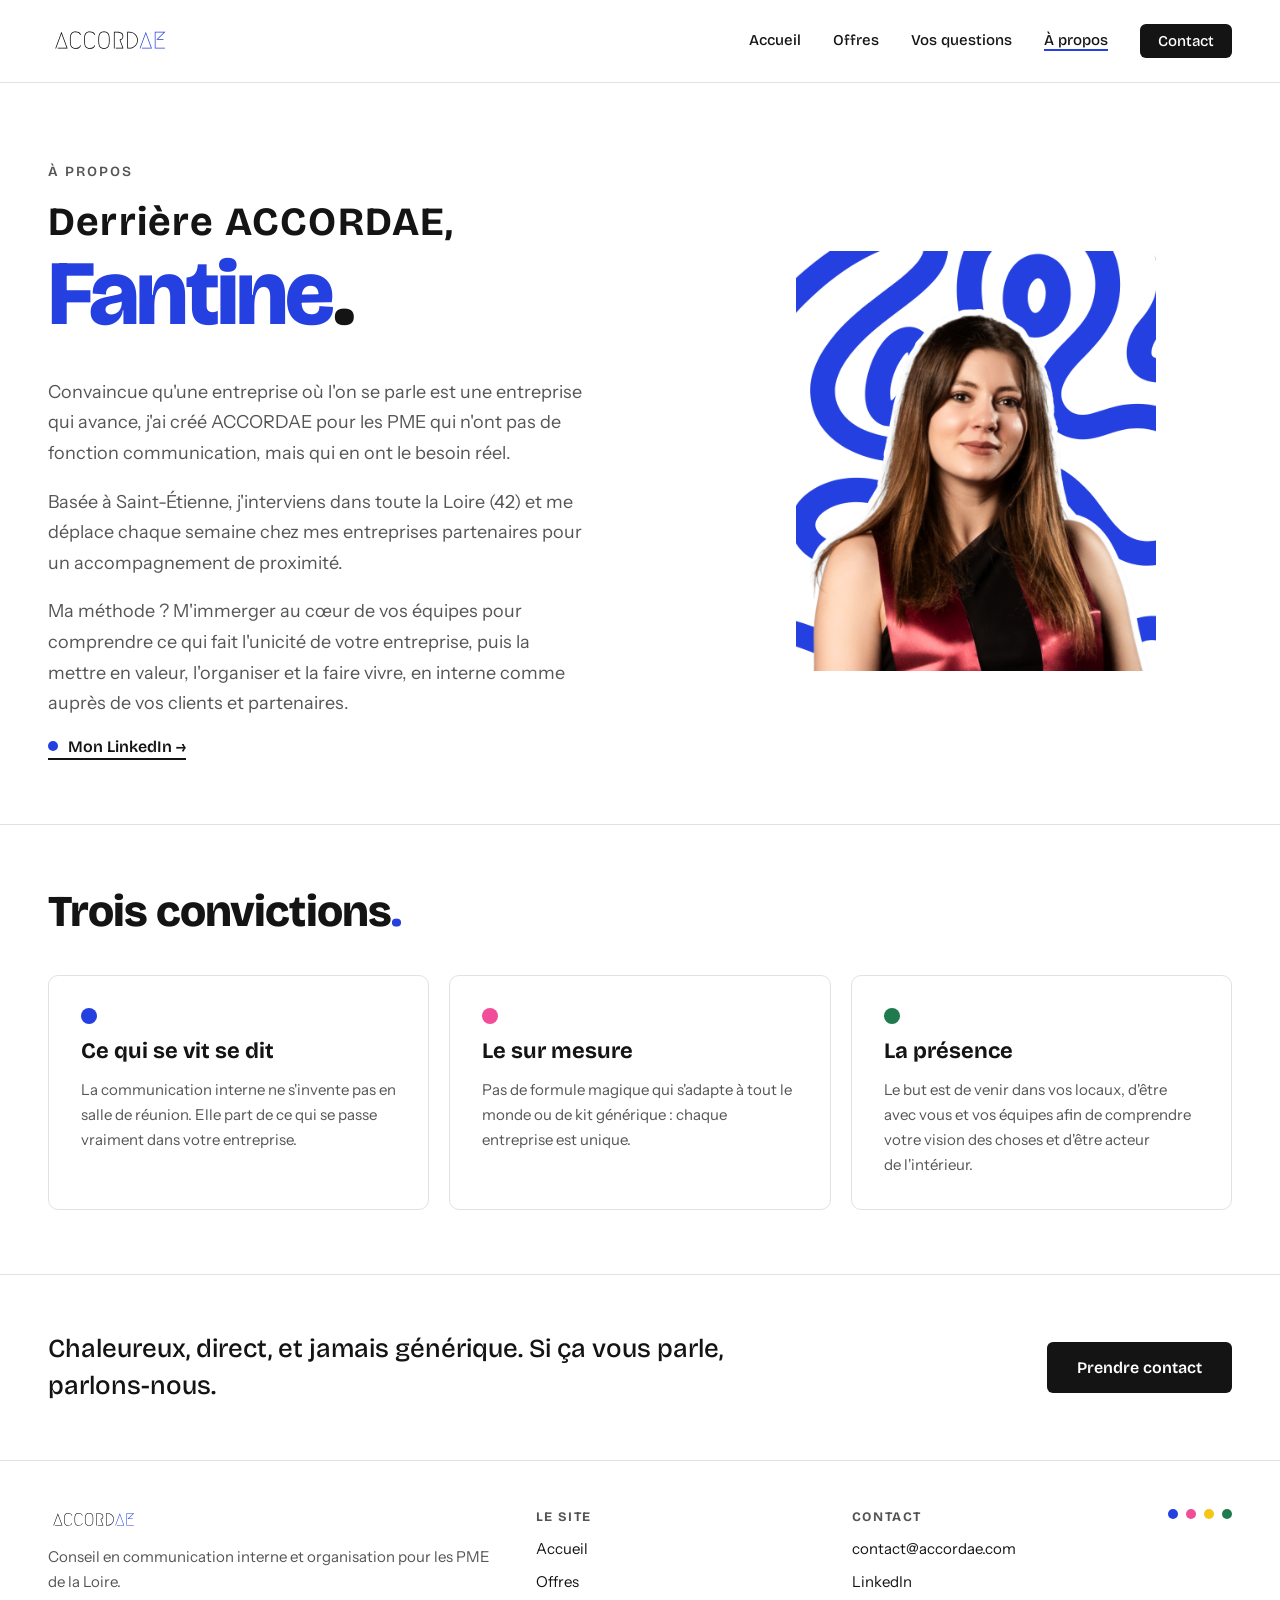
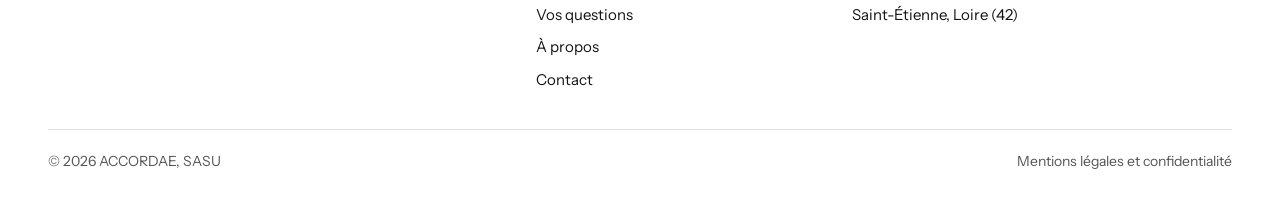
==== a-propos.html @ f0251f8e "Add files via upload" ====
<!DOCTYPE html>
<html lang="fr">
<head>
<meta charset="utf-8">
<meta name="viewport" content="width=device-width, initial-scale=1">
<title>À propos · ACCORDAE</title>
<meta name="description" content="Derrière ACCORDAE, Fantine Chovet : une consultante basée à Saint-Étienne qui accompagne les PME de la Loire en communication interne et organisation.">
<link rel="canonical" href="https://www.accordae.com/a-propos.html">
<meta property="og:type" content="website">
<meta property="og:locale" content="fr_FR">
<meta property="og:site_name" content="ACCORDAE">
<meta property="og:title" content="À propos · ACCORDAE">
<meta property="og:description" content="Derrière ACCORDAE, Fantine Chovet : une consultante basée à Saint-Étienne qui accompagne les PME de la Loire en communication interne et organisation.">
<meta property="og:url" content="https://www.accordae.com/a-propos.html">
<meta property="og:image" content="https://www.accordae.com/assets/img/og-image.png">
<meta name="twitter:card" content="summary_large_image">
<meta name="theme-color" content="#2440E0">
<link rel="icon" type="image/png" href="assets/img/favicon.png">
<link rel="apple-touch-icon" href="assets/img/favicon.png">
<link rel="preconnect" href="https://fonts.googleapis.com">
<link rel="preconnect" href="https://fonts.gstatic.com" crossorigin>
<link rel="stylesheet" href="https://fonts.googleapis.com/css2?family=Bricolage+Grotesque:opsz,wght@12..96,300..800&family=Instrument+Sans:ital,wght@0,400;0,500;0,600;1,400&display=swap">
<link rel="stylesheet" href="assets/css/style.css">
</head>
<body>
<a class="skip" href="#contenu">Aller au contenu</a>
<header class="header">
  <a class="logo" href="index.html" aria-label="ACCORDAE, retour à l'accueil"><img src="assets/img/logo-accordae.svg" alt="ACCORDAE" width="124" height="30"></a>
  <button class="burger" type="button" aria-expanded="false" aria-controls="nav" aria-label="Ouvrir le menu"><span class="burger__bars"><span></span><span></span><span></span></span></button>
  <nav id="nav" class="nav" aria-label="Menu principal">
    <a href="index.html">Accueil</a>
    <a href="offres.html">Offres</a>
    <a href="vos-questions.html">Vos questions</a>
    <a href="a-propos.html" aria-current="page">À propos</a>
    <a href="contact.html" class="nav__cta">Contact</a>
  </nav>
</header>

<main id="contenu">
<section class="hero hero--split" style="grid-template-columns:1.2fr 1fr;gap:56px;padding-top:80px;padding-bottom:64px">
  <div>
    <p class="kicker">À propos</p>
    <h1 class="h1"><span class="pre">Derrière ACCORDAE,</span><span class="big">Fantine<span class="noir">.</span></span></h1>
    <div style="display:flex;flex-direction:column;gap:18px;max-width:540px;margin-top:28px">
      <p class="lead">Convaincue qu'une entreprise où l'on se parle est une entreprise qui avance, j'ai créé ACCORDAE pour les PME qui n'ont pas de fonction communication, mais qui en ont le besoin réel.</p>
      <p class="lead">Basée à Saint-Étienne, j'interviens dans toute la Loire (42) et me déplace chaque semaine chez mes entreprises partenaires pour un accompagnement de proximité.</p>
      <p class="lead">Ma méthode&nbsp;? M'immerger au cœur de vos équipes pour comprendre ce qui fait l'unicité de votre entreprise, puis la mettre en valeur, l'organiser et la faire vivre, en interne comme auprès de vos clients et partenaires.</p>
      <a class="linkedin" href="https://www.linkedin.com/in/fantine-chovet" target="_blank" rel="noopener"><span class="dot"></span>Mon LinkedIn →</a>
    </div>
  </div>
  <div class="portrait"><img src="assets/img/fantine.png" alt="Portrait de Fantine Chovet, fondatrice d'ACCORDAE" width="360" height="420"></div>
</section>

<section class="formules bt">
  <h2 class="h2" style="font-size:44px;margin-bottom:40px">Trois convictions<span class="bleu">.</span></h2>
  <div class="cards cards--3">
    <article class="card conv"><span class="dot" style="--c:var(--bleu)"></span><h3>Ce qui se vit se dit</h3><p>La communication interne ne s'invente pas en salle de réunion. Elle part de ce qui se passe vraiment dans votre entreprise.</p></article>
    <article class="card conv"><span class="dot" style="--c:var(--rose)"></span><h3>Le sur mesure</h3><p>Pas de formule magique qui s'adapte à tout le monde ou de kit générique&nbsp;: chaque entreprise est unique.</p></article>
    <article class="card conv"><span class="dot" style="--c:var(--vert)"></span><h3>La présence</h3><p>Le but est de venir dans vos locaux, d'être avec vous et vos équipes afin de comprendre votre vision des choses et d'être acteur de l'intérieur.</p></article>
  </div>
</section>

<section class="band">
  <p style="max-width:720px">Chaleureux, direct, et jamais générique. Si ça vous parle, parlons-nous.</p>
  <a class="btn" href="contact.html">Prendre contact</a>
</section>
</main>

<footer class="footer">
  <div class="footer__grid">
    <div>
      <a class="logo" href="index.html"><img src="assets/img/logo-accordae.svg" alt="ACCORDAE" width="140" height="34"></a>
      <p class="footer__tag">Conseil en communication interne et organisation pour les PME de la Loire.</p>
    </div>
    <div>
      <h2>Le site</h2>
      <ul><li><a href="index.html">Accueil</a></li><li><a href="offres.html">Offres</a></li><li><a href="vos-questions.html">Vos questions</a></li><li><a href="a-propos.html">À propos</a></li><li><a href="contact.html">Contact</a></li></ul>
    </div>
    <div>
      <h2>Contact</h2>
      <ul><li><a href="mailto:contact@accordae.com">contact@accordae.com</a></li><li><a href="https://www.linkedin.com/in/fantine-chovet" target="_blank" rel="noopener">LinkedIn</a></li><li>Saint-Étienne, Loire (42)</li></ul>
    </div>
    <div><span class="dots" aria-hidden="true"><span class="dot" style="--c:var(--bleu)"></span><span class="dot" style="--c:var(--rose)"></span><span class="dot" style="--c:var(--jaune)"></span><span class="dot" style="--c:var(--vert)"></span></span></div>
  </div>
  <div class="footer__bas">
    <span>© <span data-annee>2026</span> ACCORDAE, SASU</span>
    <a href="mentions-legales.html">Mentions légales et confidentialité</a>
  </div>
</footer>
<script src="assets/js/main.js" defer></script>
</body>
</html>
---- assets/css/style.css ----
/* ACCORDAE · feuille de style partagée */
:root{
  --bleu:#2440E0;--rose:#F04E98;--jaune:#F5C518;--vert:#1F7A4D;
  --fg:#141414;--sub:#555555;--line:rgba(20,20,20,.12);--line2:rgba(20,20,20,.3);--soft:rgba(20,20,20,.035);
  --titre:'Bricolage Grotesque',system-ui,sans-serif;--corps:'Instrument Sans',system-ui,sans-serif;
  --pad:48px;--r:6px;
}
*,*::before,*::after{box-sizing:border-box}
html{overflow-x:hidden;-webkit-text-size-adjust:100%}
body{margin:0;font:400 17px/1.65 var(--corps);color:var(--fg);background:#fff;overflow-x:hidden}
img,svg{display:block;max-width:100%}
a{color:inherit;text-decoration:none}
a:hover{opacity:.75}
:focus-visible{outline:3px solid var(--bleu);outline-offset:3px}
h1,h2,h3{margin:0;font-family:var(--titre)}
p{margin:0;text-wrap:pretty}
ul,ol{margin:0;padding:0;list-style:none}
button{font:inherit;color:inherit}
.skip{position:absolute;left:-999px;top:8px;z-index:100;background:var(--fg);color:#fff;padding:10px 16px;border-radius:var(--r)}
.skip:focus{left:8px}
.px{padding-left:var(--pad);padding-right:var(--pad)}
.bt{border-top:1px solid var(--line)}
.bleu{color:var(--bleu)}
.noir{color:var(--fg)}
.dot{display:inline-block;flex:none;width:10px;height:10px;border-radius:50%;background:var(--c,var(--bleu))}

/* en-tête */
.header{position:sticky;top:0;z-index:50;background:#fff;display:flex;align-items:center;justify-content:space-between;padding:24px var(--pad);border-bottom:1px solid var(--line)}
.logo img{height:30px;width:auto}
.nav{display:flex;gap:32px;align-items:center;font:500 15px var(--titre)}
.nav a{border-bottom:2px solid transparent}
.nav a[aria-current="page"]{border-bottom-color:var(--bleu)}
.nav .nav__cta{background:var(--fg);color:#fff;padding:8px 18px;border-radius:var(--r);border:0}
.nav .nav__cta[aria-current="page"]{background:var(--bleu)}
.burger{display:none;place-items:center;width:44px;height:44px;border:0;background:none;padding:0;margin-right:-10px;cursor:pointer}
.burger__bars{display:block;width:24px}
.burger__bars span{display:block;width:24px;height:2px;background:var(--fg);border-radius:2px;transition:transform .3s,opacity .3s}
.burger__bars span+span{margin-top:6px}
.nav-open .burger__bars span:nth-child(1){transform:translateY(8px) rotate(45deg)}
.nav-open .burger__bars span:nth-child(2){opacity:0}
.nav-open .burger__bars span:nth-child(3){transform:translateY(-8px) rotate(-45deg)}

/* titres */
.kicker{font:600 14px var(--titre);letter-spacing:.14em;text-transform:uppercase;color:var(--sub);margin:0 0 20px}
.h1{display:inline-block}
.h1 .pre{display:block;font:700 40px/1.1 var(--titre);letter-spacing:.03em}
.h1 .big{display:block;font:800 92px/1.08 var(--titre);letter-spacing:-.03em;padding-bottom:.06em;color:var(--bleu)}
.h2{font:800 52px/1.05 var(--titre);letter-spacing:-.02em}
.lead{font-size:18px;line-height:1.7;color:var(--sub);max-width:540px}

/* boutons */
.btn{display:inline-flex;align-items:center;justify-content:center;background:var(--fg);color:#fff;font:600 16px var(--titre);padding:17px 32px;border-radius:var(--r);border:0;cursor:pointer}
.lien{font:600 16px var(--titre);border-bottom:2px solid var(--fg)}
.actions{display:flex;flex-wrap:wrap;gap:16px 22px;align-items:center}

/* héro */
.hero{position:relative;padding:80px var(--pad) 64px}
.hero--split{display:grid;grid-template-columns:1.15fr 1fr;gap:40px;align-items:center;padding-top:90px;padding-bottom:70px}

/* accueil : pastilles */
.orchestre{position:relative;width:100%;max-width:520px;height:340px;justify-self:center;display:grid;place-items:center}
.orchestre>svg{position:absolute;inset:0;width:100%;height:100%;overflow:visible;pointer-events:none}
.trait{fill:none;stroke:#EFEFEF;stroke-width:26;stroke-linecap:round;stroke-linejoin:round;stroke-dasharray:1;stroke-dashoffset:1;animation:draw 1.6s cubic-bezier(.6,0,.3,1) .2s forwards}
.bulles{position:relative;display:flex;gap:18px;align-items:center}
.pop{display:block;animation:popin .7s cubic-bezier(.34,1.56,.64,1) both}
.bob{display:block;animation:bob 4s ease-in-out infinite}
.bulle{cursor:pointer;display:grid;place-items:center;width:80px;height:80px;border-radius:50%;border:0;padding:0;background:var(--c);transition:transform .5s cubic-bezier(.34,1.4,.5,1)}
.bulle svg{width:47%;height:47%}
.bulle.is-active{transform:scale(1.12)}
@keyframes draw{to{stroke-dashoffset:0}}
@keyframes popin{from{transform:scale(0);opacity:0}to{transform:scale(1);opacity:1}}
@keyframes bob{0%,100%{transform:translateY(0)}50%{transform:translateY(-10px)}}

/* accueil : onglets */
.tabs{display:grid;grid-template-columns:repeat(4,1fr)}
.tab{cursor:pointer;text-align:left;padding:32px;background:none;border:0;border-right:1px solid var(--line);border-bottom:3px solid transparent;transition:background .3s,border-color .3s}
.tab:last-child{border-right:0}
.tab[aria-selected="true"]{background:rgba(20,20,20,.045);border-bottom-color:var(--c)}
.tab__num{font:700 13px var(--titre);letter-spacing:.06em;color:var(--c)}
.tab__short{display:block;font-size:14px;line-height:1.5;color:var(--sub);margin-top:10px}
.panel{display:grid;grid-template-columns:1fr 1.2fr;gap:48px;align-items:start;padding:56px var(--pad);border-top:1px solid var(--line)}
.panel[hidden]{display:none}
.pill{display:inline-block;font:600 13px var(--titre);letter-spacing:.08em;color:#fff;background:var(--c);padding:7px 16px;border-radius:var(--r);margin-bottom:18px;white-space:nowrap}
.panel h2{font:700 44px/1.1 var(--titre);letter-spacing:-.02em}
.panel p{color:var(--sub);margin-bottom:26px}
.points{display:flex;flex-direction:column;gap:12px}
.points li{display:flex;gap:12px;align-items:flex-start;font-weight:500;font-size:16px;line-height:1.5}
.points li::before{content:"";flex:none;width:10px;height:10px;border-radius:50%;background:var(--c,var(--bleu));margin-top:7px}
.points--s li{font-size:15px}
.points--s li::before{width:9px;height:9px}

/* accordéons (offres, questions) */
.acc{border-bottom:1px solid var(--line);transition:background .3s}
.acc.is-open{background:rgba(20,20,20,.03)}
.acc__head{width:100%;display:grid;grid-template-columns:64px 1fr auto;gap:28px;align-items:center;padding:34px var(--pad);background:none;border:0;cursor:pointer;text-align:left}
.acc__head--q{grid-template-columns:1fr auto;padding:30px var(--pad)}
.acc__ico{position:relative;width:52px;height:52px;border-radius:50%;display:grid;place-items:center}
.acc__ico::before{content:"";position:absolute;inset:0;border-radius:50%;border:1.5px dashed var(--c);opacity:.5}
.acc__ico span{width:18px;height:18px;border-radius:50%;background:var(--c)}
.acc__title{font:700 32px/1.1 var(--titre);letter-spacing:-.01em}
.acc__tag{font-size:15px;line-height:1.5;color:var(--sub);margin-top:6px}
.acc__q{font:600 25px/1.3 var(--titre);display:flex;gap:16px;align-items:baseline}
.plus{position:relative;flex:none;width:28px;height:28px;transition:transform .4s}
.plus::before,.plus::after{content:"";position:absolute;background:var(--sub);border-radius:1px}
.plus::before{left:0;right:0;top:50%;height:2px;margin-top:-1px}
.plus::after{top:0;bottom:0;left:50%;width:2px;margin-left:-1px}
.is-open .plus{transform:rotate(45deg)}
.acc__body{display:grid;grid-template-columns:1.2fr 1fr;gap:48px;padding:0 var(--pad) 42px 140px;align-items:start}
.acc__body[hidden],.acc__ans[hidden]{display:none}
.acc__body>p{font-size:16px;line-height:1.7;color:var(--sub)}
.acc__body .devis{display:inline-block;margin-top:10px;font:600 14px var(--titre);color:var(--c)}
.acc__ans{padding:0 var(--pad) 36px 74px;max-width:900px}
.acc__ans p{font-size:17px;line-height:1.75;color:var(--sub)}

/* cartes */
.formules{padding:64px var(--pad)}
.cards{display:grid;grid-template-columns:1fr 1fr;gap:20px;align-items:stretch}
.card{border:1.5px solid var(--line);border-radius:20px;padding:36px;display:flex;flex-direction:column;gap:16px}
.card--accent{border-color:var(--bleu)}
.card h3{font:700 24px/1.15 var(--titre)}
.card--accent h3{font-size:28px}
.card p{font-size:15px;line-height:1.65;color:var(--sub)}
.card .bas{margin-top:auto;font-size:14px;font-weight:500;color:var(--sub)}
.card .points{margin-top:auto;gap:10px}
.tag{align-self:flex-start;font:600 12px var(--titre);letter-spacing:.1em;text-transform:uppercase;border:1.5px solid var(--c);color:var(--c);padding:5px 13px;border-radius:var(--r)}
.tag--plein{background:var(--bleu);border-color:var(--bleu);color:#fff;padding:6px 14px}
.conv{border-radius:10px;padding:32px;gap:14px}
.conv h3{font-size:22px;line-height:1.2}
.conv .dot{width:16px;height:16px}
.cards--3{grid-template-columns:repeat(3,1fr)}

/* bandeaux */
.band{display:flex;align-items:center;justify-content:space-between;gap:32px;padding:56px var(--pad);border-top:1px solid var(--line)}
.band p{font:500 26px/1.4 var(--titre);max-width:760px}
.band .btn{flex:none;padding:16px 30px}
.pulse{position:relative;flex:none;width:90px;height:90px;display:grid;place-items:center}
.pulse::before{content:"";position:absolute;inset:0;border-radius:50%;border:1px solid var(--line2);animation:ringpulse 4.5s ease-out infinite}
.pulse span{width:16px;height:16px;border-radius:50%;background:var(--bleu)}
@keyframes ringpulse{0%{transform:scale(.6);opacity:.5}100%{transform:scale(1.5);opacity:0}}

/* à propos */
.portrait{position:relative;width:360px;height:420px;justify-self:center}
.portrait img{width:100%;height:100%;object-fit:cover;border-radius:10px}
.linkedin{align-self:flex-start;display:flex;gap:10px;align-items:center;font:600 16px var(--titre);border-bottom:2px solid var(--fg);padding-bottom:2px}

/* contact */
.contact{flex:1}
.coord-wrap{position:relative}
.coord{display:flex;flex-direction:column;gap:16px;font-weight:500}
.coord li{display:flex;gap:14px;align-items:center}
.coord .dot{width:12px;height:12px}
.coord a{border-bottom:1.5px solid var(--line2)}

/* mentions */
.prose{max-width:760px;display:flex;flex-direction:column;gap:14px;padding:64px var(--pad)}
.prose h2{font:700 26px/1.2 var(--titre);margin-top:28px}
.prose h2:first-child{margin-top:0}
.prose ul{display:flex;flex-direction:column;gap:6px;padding-left:20px;list-style:disc}
.prose a{text-decoration:underline}
.note{font-size:14px;color:var(--sub)}
.todo{background:#FFF3B8;font-weight:600;padding:1px 6px;border-radius:4px;outline:1.5px dashed #C9A100}

/* pied de page */
.footer{border-top:1px solid var(--line);padding:48px var(--pad) 28px;font-size:15px}
.footer__grid{display:grid;grid-template-columns:1.6fr 1fr 1fr auto;gap:30px}
.footer .logo img{height:22px}
.footer__tag{margin-top:14px;color:var(--sub)}
.footer h2{font:700 13px var(--titre);letter-spacing:.12em;text-transform:uppercase;color:var(--sub);margin-bottom:12px}
.footer ul{display:flex;flex-direction:column;gap:8px}
.dots{display:flex;gap:8px}
.footer__bas{margin-top:36px;padding-top:20px;border-top:1px solid var(--line);display:flex;flex-wrap:wrap;gap:10px 24px;justify-content:space-between;color:var(--sub);font-size:14px}

/* mobile */
@media (max-width:900px){
  :root{--pad:22px}
  .header{padding:16px var(--pad)}
  .logo img{height:24px}
  .burger{display:grid}
  .nav{display:none;position:fixed;top:57px;left:0;right:0;height:calc(100vh - 57px);background:#fff;flex-direction:column;align-items:stretch;gap:0;padding:16px var(--pad) 40px;overflow-y:auto}
  .nav-open .nav{display:flex}
  body.nav-open{overflow:hidden}
  .nav a{font-size:24px;font-weight:600;padding:14px 0;border-bottom:1px solid var(--line)}
  .nav a[aria-current="page"]{color:var(--bleu);border-bottom-color:var(--line)}
  .nav .nav__cta{margin-top:20px;text-align:center;font-size:18px;padding:16px}
  .nav .nav__cta[aria-current="page"]{color:#fff}
  .hero{padding-top:48px;padding-bottom:40px}
  .hero--split{grid-template-columns:1fr;gap:36px}
  .h1 .big{font-size:60px!important;line-height:1.03}
  .h1 .pre{font-size:28px!important}
  .h2{font-size:34px}
  .orchestre{height:220px}
  .bulle{width:64px;height:64px}
  .bulles{gap:12px}
  .tabs{grid-template-columns:1fr 1fr}
  .tab{padding:22px;border-bottom-width:3px}
  .tab:nth-child(2){border-right:0}
  .panel{grid-template-columns:1fr;gap:20px;padding-top:40px;padding-bottom:40px}
  .panel h2{font-size:32px}
  .acc__head{grid-template-columns:44px 1fr auto;gap:16px;padding:24px var(--pad)}
  .acc__head--q{grid-template-columns:1fr auto}
  .acc__ico{width:40px;height:40px}
  .acc__title{font-size:24px}
  .acc__q{font-size:20px}
  .acc__body{grid-template-columns:1fr;gap:20px;padding:0 var(--pad) 32px}
  .acc__ans{padding:0 var(--pad) 28px}
  .cards,.cards--3{grid-template-columns:1fr}
  .card{padding:28px}
  .formules{padding:48px var(--pad)}
  .band{flex-direction:column;align-items:flex-start;gap:20px;padding:44px var(--pad)}
  .band p{font-size:22px}
  .portrait{width:100%;max-width:360px;height:auto;aspect-ratio:6/7}
  .footer__grid{grid-template-columns:1fr 1fr}
  .footer__grid>div:first-child{grid-column:1/-1}
}
@media (max-width:540px){
  .h1 .big{font-size:44px!important}
  .tabs{grid-template-columns:1fr}
  .tab{border-right:0;border-bottom:1px solid var(--line)}
  .tab[aria-selected="true"]{border-bottom:3px solid var(--c)}
  .bulle{width:56px;height:56px}
}
@media (prefers-reduced-motion:reduce){
  *,*::before,*::after{animation-duration:.01ms!important;animation-delay:0s!important;animation-iteration-count:1!important;transition:none!important}
}
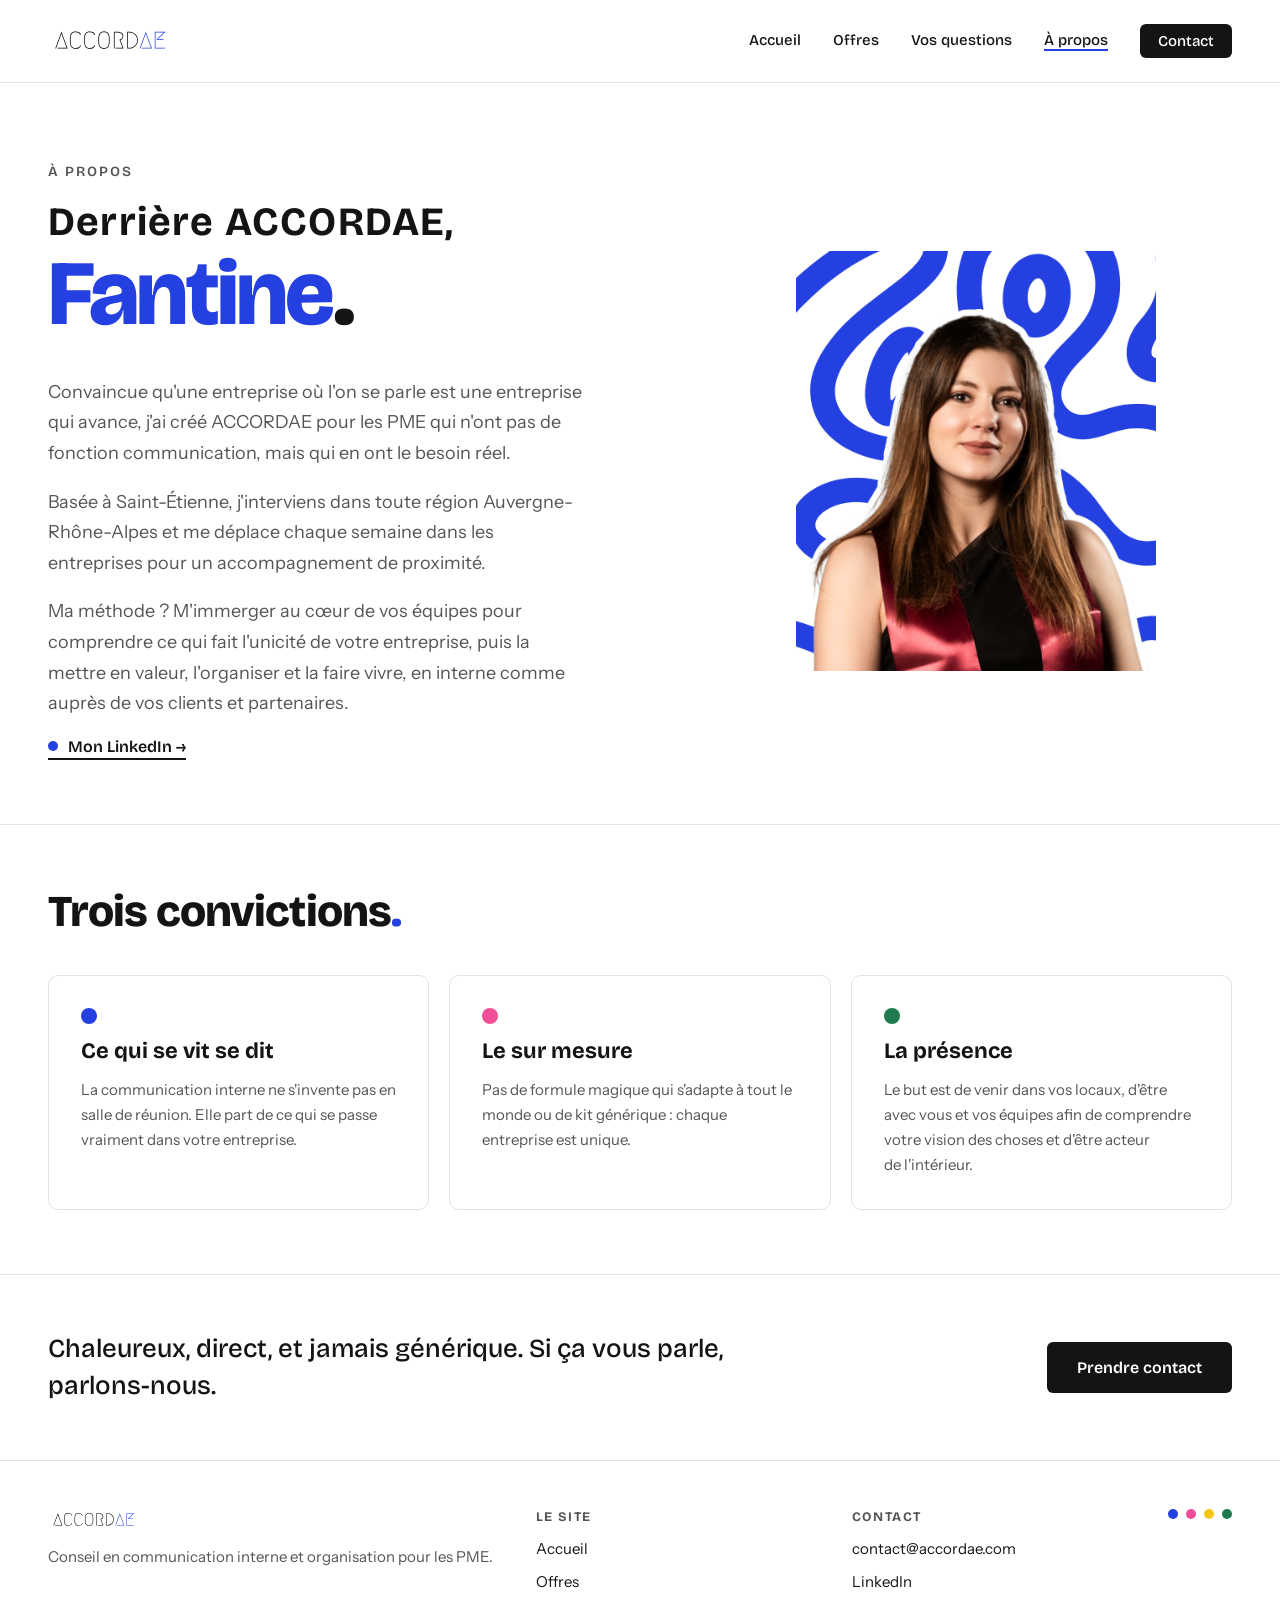
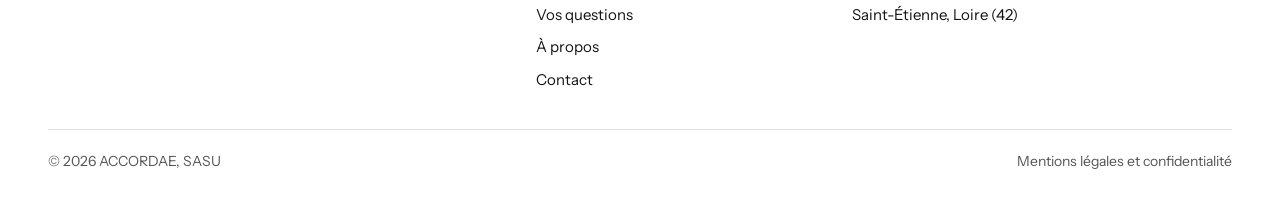
==== commit 14c795e2: "Update a-propos.html corrections" ====
--- a/a-propos.html
+++ b/a-propos.html
@@ -4,13 +4,13 @@
 <meta charset="utf-8">
 <meta name="viewport" content="width=device-width, initial-scale=1">
 <title>À propos · ACCORDAE</title>
-<meta name="description" content="Derrière ACCORDAE, Fantine Chovet : une consultante basée à Saint-Étienne qui accompagne les PME de la Loire en communication interne et organisation.">
+<meta name="description" content="Derrière ACCORDAE, Fantine Chovet : une consultante basée à Saint-Étienne qui accompagne les PME en communication interne et organisation.">
 <link rel="canonical" href="https://www.accordae.com/a-propos.html">
 <meta property="og:type" content="website">
 <meta property="og:locale" content="fr_FR">
 <meta property="og:site_name" content="ACCORDAE">
 <meta property="og:title" content="À propos · ACCORDAE">
-<meta property="og:description" content="Derrière ACCORDAE, Fantine Chovet : une consultante basée à Saint-Étienne qui accompagne les PME de la Loire en communication interne et organisation.">
+<meta property="og:description" content="Derrière ACCORDAE, Fantine Chovet : une consultante basée à Saint-Étienne qui accompagne les PME en communication interne et organisation.">
 <meta property="og:url" content="https://www.accordae.com/a-propos.html">
 <meta property="og:image" content="https://www.accordae.com/assets/img/og-image.png">
 <meta name="twitter:card" content="summary_large_image">
@@ -43,7 +43,7 @@
     <h1 class="h1"><span class="pre">Derrière ACCORDAE,</span><span class="big">Fantine<span class="noir">.</span></span></h1>
     <div style="display:flex;flex-direction:column;gap:18px;max-width:540px;margin-top:28px">
       <p class="lead">Convaincue qu'une entreprise où l'on se parle est une entreprise qui avance, j'ai créé ACCORDAE pour les PME qui n'ont pas de fonction communication, mais qui en ont le besoin réel.</p>
-      <p class="lead">Basée à Saint-Étienne, j'interviens dans toute la Loire (42) et me déplace chaque semaine chez mes entreprises partenaires pour un accompagnement de proximité.</p>
+      <p class="lead">Basée à Saint-Étienne, j'interviens dans toute région Auvergne-Rhône-Alpes et me déplace chaque semaine dans les entreprises pour un accompagnement de proximité.</p>
       <p class="lead">Ma méthode&nbsp;? M'immerger au cœur de vos équipes pour comprendre ce qui fait l'unicité de votre entreprise, puis la mettre en valeur, l'organiser et la faire vivre, en interne comme auprès de vos clients et partenaires.</p>
       <a class="linkedin" href="https://www.linkedin.com/in/fantine-chovet" target="_blank" rel="noopener"><span class="dot"></span>Mon LinkedIn →</a>
     </div>
@@ -70,7 +70,7 @@
   <div class="footer__grid">
     <div>
       <a class="logo" href="index.html"><img src="assets/img/logo-accordae.svg" alt="ACCORDAE" width="140" height="34"></a>
-      <p class="footer__tag">Conseil en communication interne et organisation pour les PME de la Loire.</p>
+      <p class="footer__tag">Conseil en communication interne et organisation pour les PME.</p>
     </div>
     <div>
       <h2>Le site</h2>
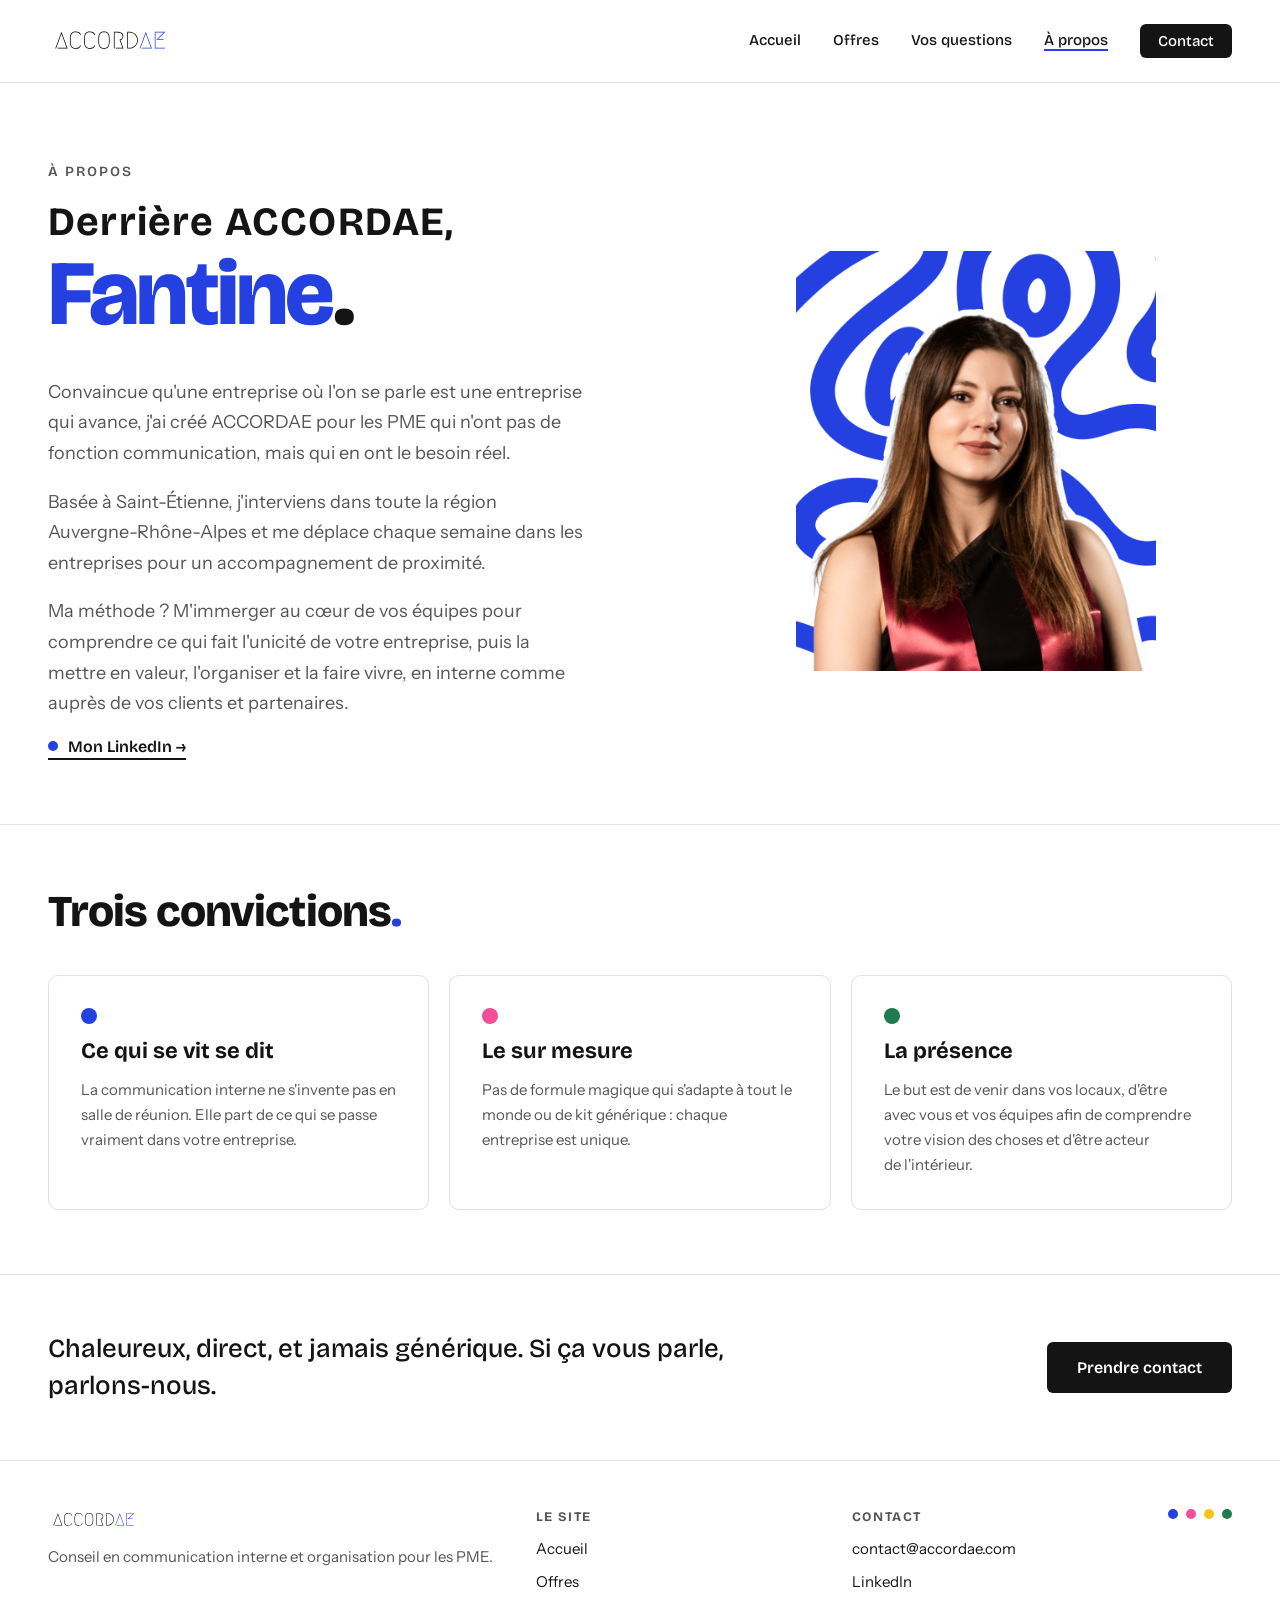
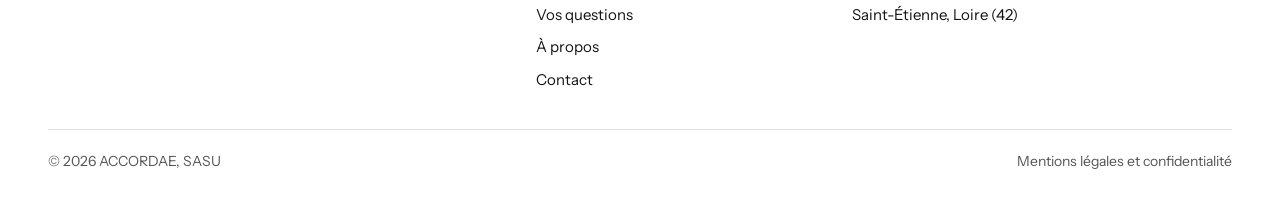
==== commit 9c478782: "Update a-propos.html" ====
--- a/a-propos.html
+++ b/a-propos.html
@@ -43,7 +43,7 @@
     <h1 class="h1"><span class="pre">Derrière ACCORDAE,</span><span class="big">Fantine<span class="noir">.</span></span></h1>
     <div style="display:flex;flex-direction:column;gap:18px;max-width:540px;margin-top:28px">
       <p class="lead">Convaincue qu'une entreprise où l'on se parle est une entreprise qui avance, j'ai créé ACCORDAE pour les PME qui n'ont pas de fonction communication, mais qui en ont le besoin réel.</p>
-      <p class="lead">Basée à Saint-Étienne, j'interviens dans toute région Auvergne-Rhône-Alpes et me déplace chaque semaine dans les entreprises pour un accompagnement de proximité.</p>
+      <p class="lead">Basée à Saint-Étienne, j'interviens dans toute la région Auvergne-Rhône-Alpes et me déplace chaque semaine dans les entreprises pour un accompagnement de proximité.</p>
       <p class="lead">Ma méthode&nbsp;? M'immerger au cœur de vos équipes pour comprendre ce qui fait l'unicité de votre entreprise, puis la mettre en valeur, l'organiser et la faire vivre, en interne comme auprès de vos clients et partenaires.</p>
       <a class="linkedin" href="https://www.linkedin.com/in/fantine-chovet" target="_blank" rel="noopener"><span class="dot"></span>Mon LinkedIn →</a>
     </div>
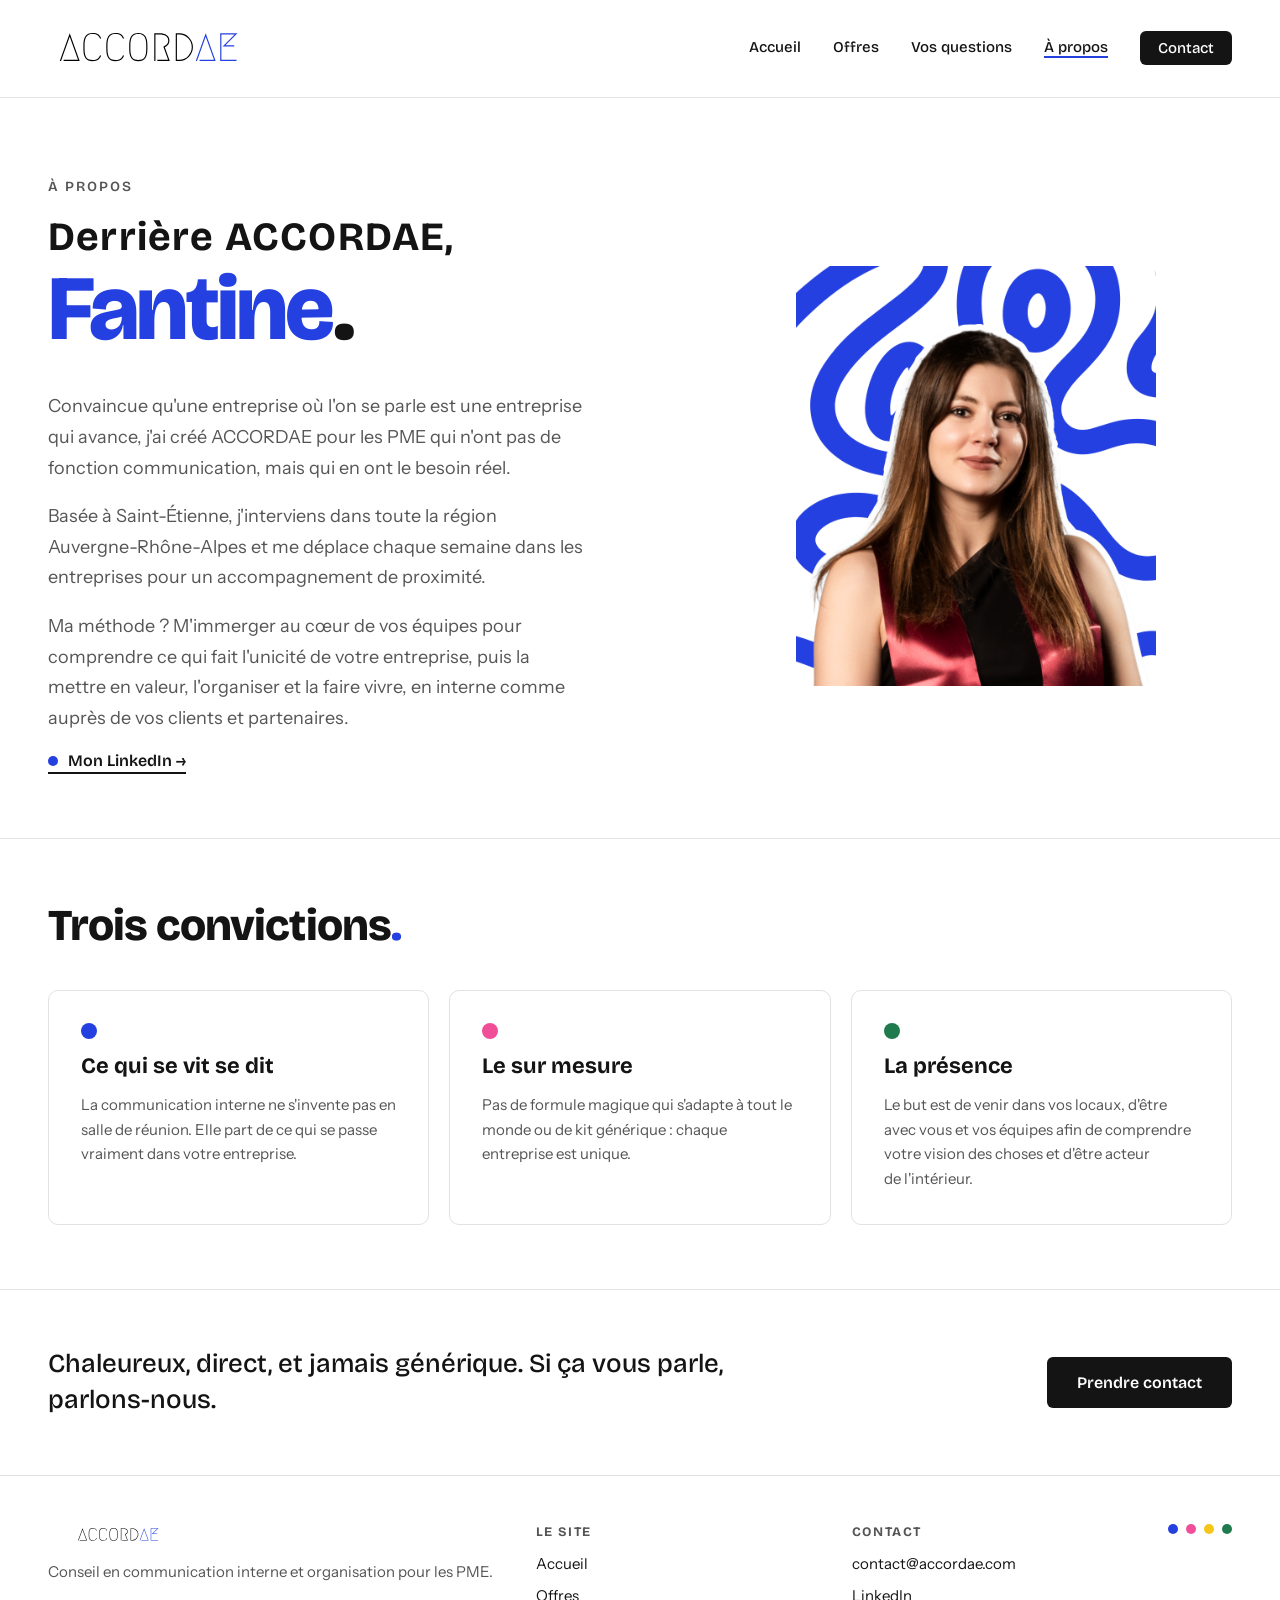
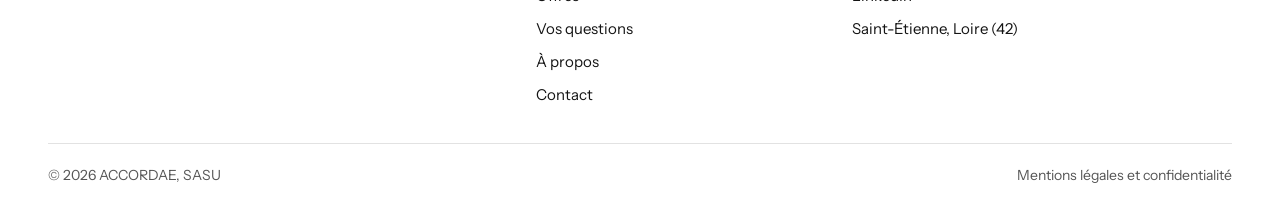
==== commit 33b3ca43: "Update a-propos.html" ====
--- a/a-propos.html
+++ b/a-propos.html
@@ -25,7 +25,7 @@
 <body>
 <a class="skip" href="#contenu">Aller au contenu</a>
 <header class="header">
-  <a class="logo" href="index.html" aria-label="ACCORDAE, retour à l'accueil"><img src="assets/img/logo-accordae.svg" alt="ACCORDAE" width="124" height="30"></a>
+  <a class="logo" href="index.html" aria-label="ACCORDAE, retour à l'accueil"><img src="assets/img/logo-accordae.svg" alt="ACCORDAE" style="width: 200px; height: auto;"></a>
   <button class="burger" type="button" aria-expanded="false" aria-controls="nav" aria-label="Ouvrir le menu"><span class="burger__bars"><span></span><span></span><span></span></span></button>
   <nav id="nav" class="nav" aria-label="Menu principal">
     <a href="index.html">Accueil</a>
--- a/assets/css/style.css
+++ b/assets/css/style.css
@@ -26,7 +26,7 @@
 
 /* en-tête */
 .header{position:sticky;top:0;z-index:50;background:#fff;display:flex;align-items:center;justify-content:space-between;padding:24px var(--pad);border-bottom:1px solid var(--line)}
-.logo img{height:30px;width:auto}
+.logo img{height:auto;width:200}
 .nav{display:flex;gap:32px;align-items:center;font:500 15px var(--titre)}
 .nav a{border-bottom:2px solid transparent}
 .nav a[aria-current="page"]{border-bottom-color:var(--bleu)}
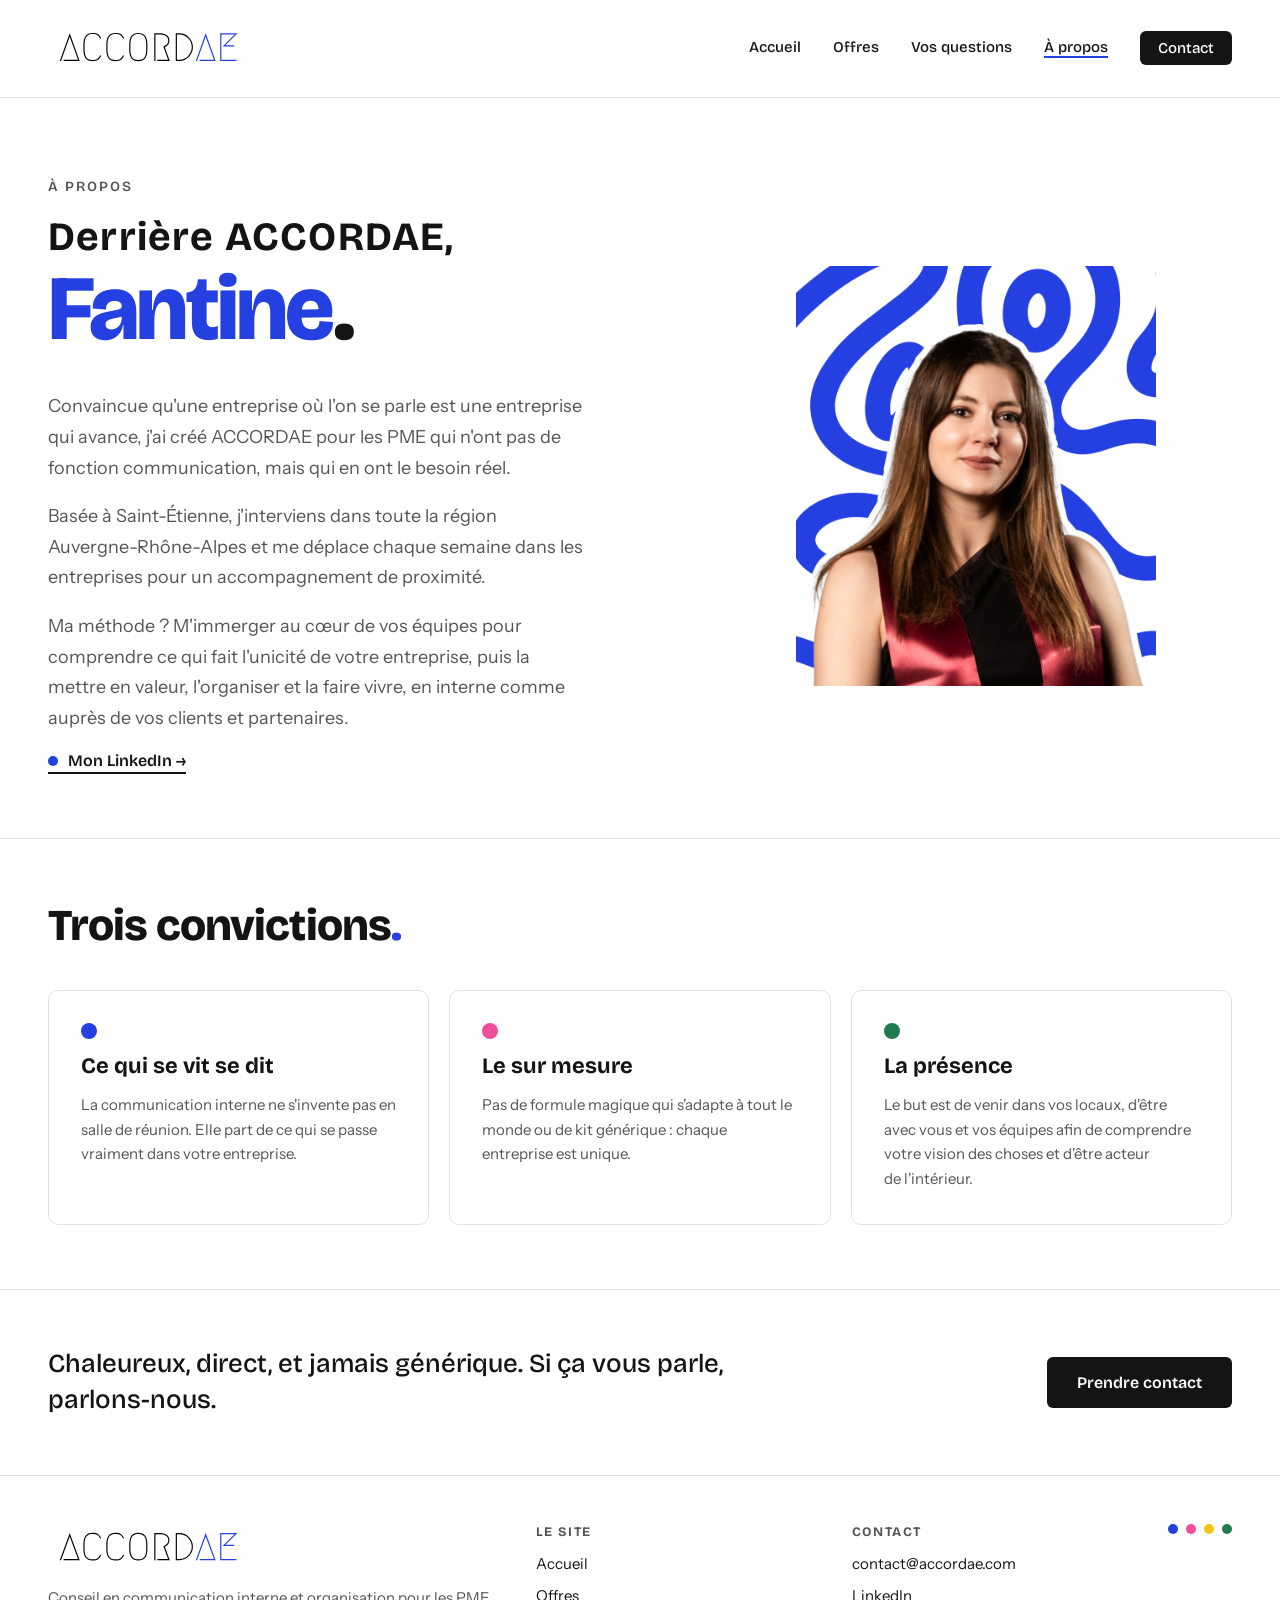
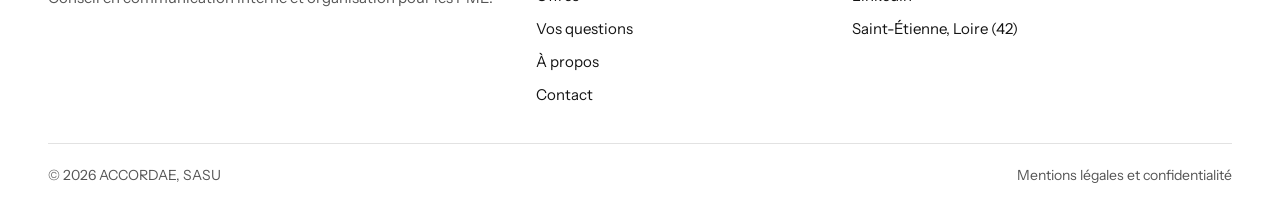
==== commit aee5d23d: "Update a-propos.html" ====
--- a/a-propos.html
+++ b/a-propos.html
@@ -69,7 +69,7 @@
 <footer class="footer">
   <div class="footer__grid">
     <div>
-      <a class="logo" href="index.html"><img src="assets/img/logo-accordae.svg" alt="ACCORDAE" width="140" height="34"></a>
+      <a class="logo" href="index.html"><img src="assets/img/logo-accordae.svg" alt="ACCORDAE" style="width: 200px; height: auto;"></a>
       <p class="footer__tag">Conseil en communication interne et organisation pour les PME.</p>
     </div>
     <div>
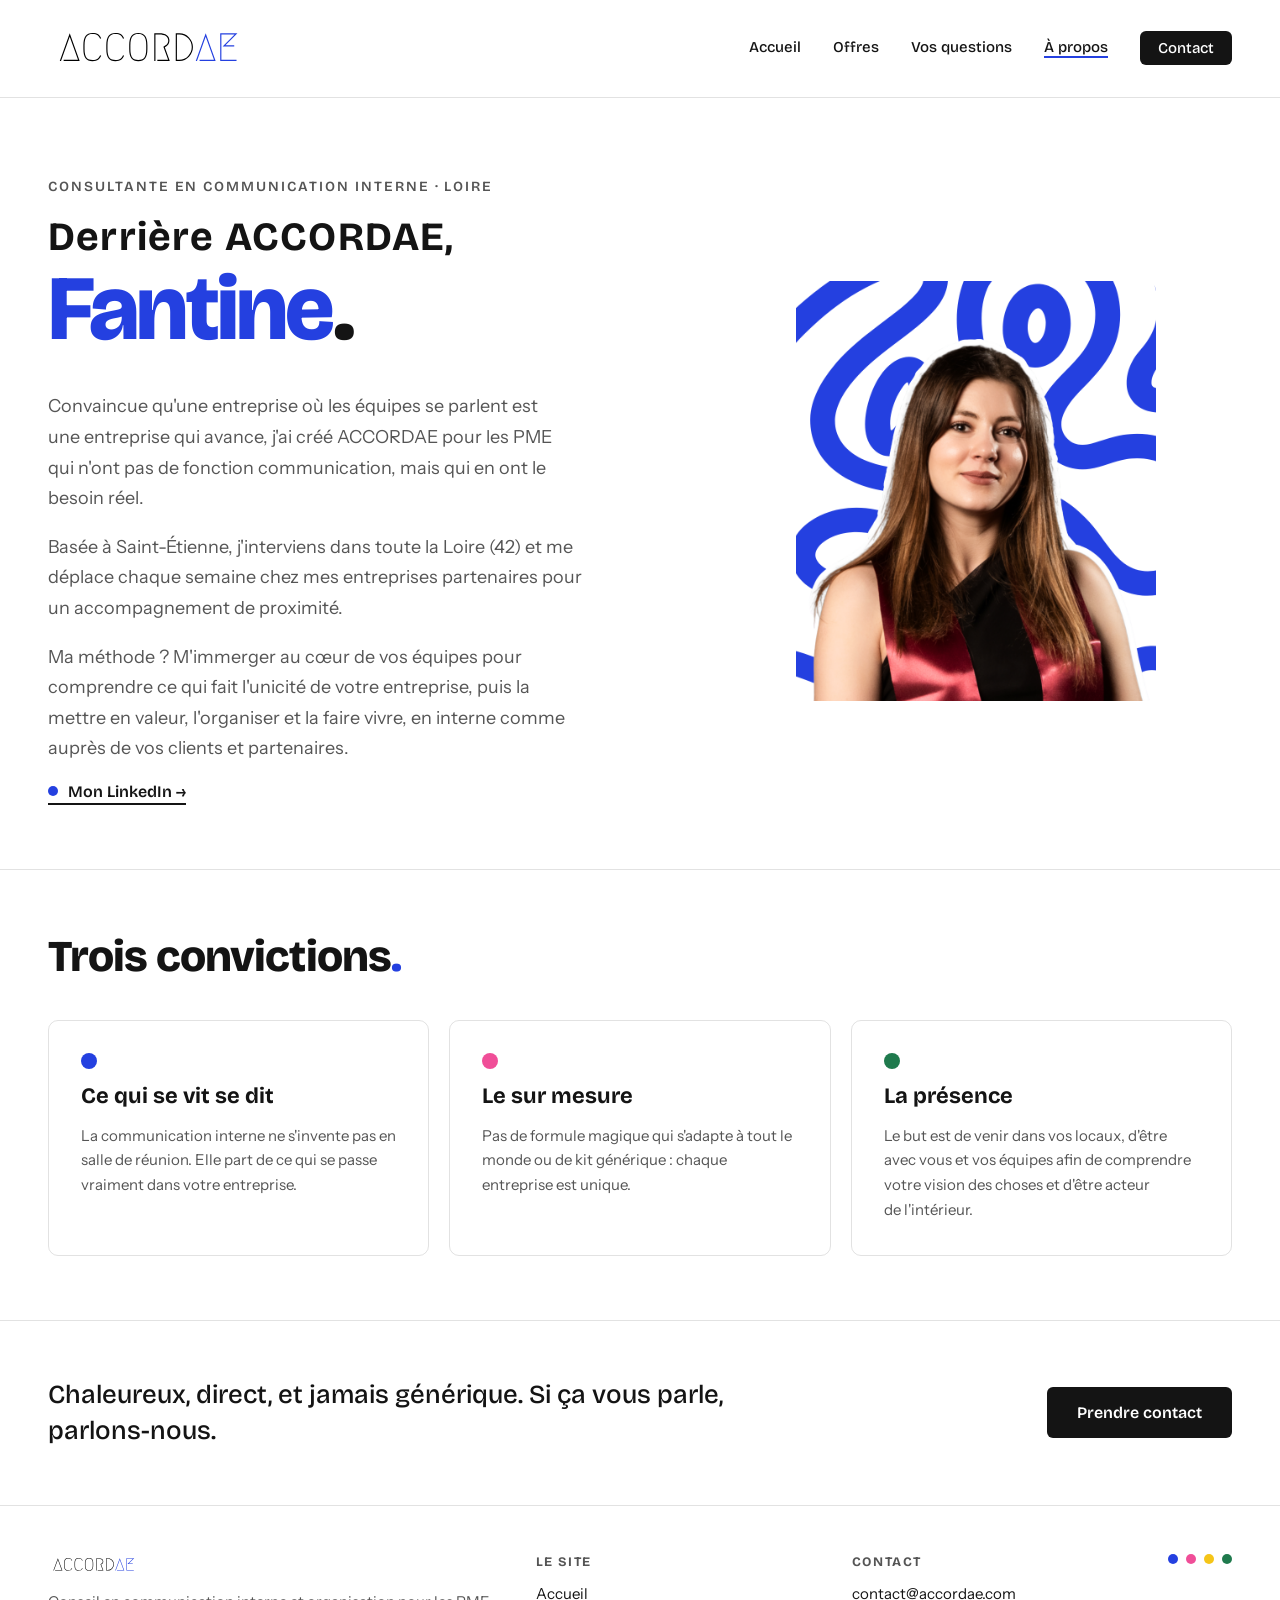
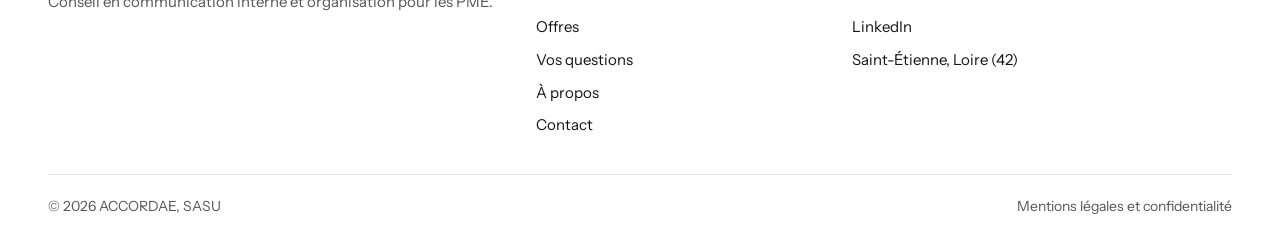
==== commit 66d08759: "Add files via upload" ====
--- a/a-propos.html
+++ b/a-propos.html
@@ -3,14 +3,14 @@
 <head>
 <meta charset="utf-8">
 <meta name="viewport" content="width=device-width, initial-scale=1">
-<title>À propos · ACCORDAE</title>
-<meta name="description" content="Derrière ACCORDAE, Fantine Chovet : une consultante basée à Saint-Étienne qui accompagne les PME en communication interne et organisation.">
+<title>Consultante communication interne Loire | ACCORDAE</title>
+<meta name="description" content="Fantine Chovet, consultante en communication interne basée à Saint-Étienne, accompagne les PME de la Loire avec une présence terrain chaque semaine.">
 <link rel="canonical" href="https://www.accordae.com/a-propos.html">
 <meta property="og:type" content="website">
 <meta property="og:locale" content="fr_FR">
 <meta property="og:site_name" content="ACCORDAE">
-<meta property="og:title" content="À propos · ACCORDAE">
-<meta property="og:description" content="Derrière ACCORDAE, Fantine Chovet : une consultante basée à Saint-Étienne qui accompagne les PME en communication interne et organisation.">
+<meta property="og:title" content="Consultante communication interne Loire | ACCORDAE">
+<meta property="og:description" content="Fantine Chovet, consultante en communication interne basée à Saint-Étienne, accompagne les PME de la Loire avec une présence terrain chaque semaine.">
 <meta property="og:url" content="https://www.accordae.com/a-propos.html">
 <meta property="og:image" content="https://www.accordae.com/assets/img/og-image.png">
 <meta name="twitter:card" content="summary_large_image">
@@ -25,7 +25,7 @@
 <body>
 <a class="skip" href="#contenu">Aller au contenu</a>
 <header class="header">
-  <a class="logo" href="index.html" aria-label="ACCORDAE, retour à l'accueil"><img src="assets/img/logo-accordae.svg" alt="ACCORDAE" style="width: 200px; height: auto;"></a>
+  <a class="logo" href="index.html" aria-label="ACCORDAE, retour à l'accueil"><img src="assets/img/logo-accordae.svg" alt="ACCORDAE" width="124" height="30"></a>
   <button class="burger" type="button" aria-expanded="false" aria-controls="nav" aria-label="Ouvrir le menu"><span class="burger__bars"><span></span><span></span><span></span></span></button>
   <nav id="nav" class="nav" aria-label="Menu principal">
     <a href="index.html">Accueil</a>
@@ -39,11 +39,10 @@
 <main id="contenu">
 <section class="hero hero--split" style="grid-template-columns:1.2fr 1fr;gap:56px;padding-top:80px;padding-bottom:64px">
   <div>
-    <p class="kicker">À propos</p>
-    <h1 class="h1"><span class="pre">Derrière ACCORDAE,</span><span class="big">Fantine<span class="noir">.</span></span></h1>
+    <h1 class="h1"><span class="kicker" style="display:block">Consultante en communication interne · Loire</span><span class="pre">Derrière ACCORDAE,</span><span class="big">Fantine<span class="noir">.</span></span></h1>
     <div style="display:flex;flex-direction:column;gap:18px;max-width:540px;margin-top:28px">
-      <p class="lead">Convaincue qu'une entreprise où l'on se parle est une entreprise qui avance, j'ai créé ACCORDAE pour les PME qui n'ont pas de fonction communication, mais qui en ont le besoin réel.</p>
-      <p class="lead">Basée à Saint-Étienne, j'interviens dans toute la région Auvergne-Rhône-Alpes et me déplace chaque semaine dans les entreprises pour un accompagnement de proximité.</p>
+      <p class="lead">Convaincue qu'une entreprise où les équipes se parlent est une entreprise qui avance, j'ai créé ACCORDAE pour les PME qui n'ont pas de fonction communication, mais qui en ont le besoin réel.</p>
+      <p class="lead">Basée à Saint-Étienne, j'interviens dans toute la Loire (42) et me déplace chaque semaine chez mes entreprises partenaires pour un accompagnement de proximité.</p>
       <p class="lead">Ma méthode&nbsp;? M'immerger au cœur de vos équipes pour comprendre ce qui fait l'unicité de votre entreprise, puis la mettre en valeur, l'organiser et la faire vivre, en interne comme auprès de vos clients et partenaires.</p>
       <a class="linkedin" href="https://www.linkedin.com/in/fantine-chovet" target="_blank" rel="noopener"><span class="dot"></span>Mon LinkedIn →</a>
     </div>
@@ -69,7 +68,7 @@
 <footer class="footer">
   <div class="footer__grid">
     <div>
-      <a class="logo" href="index.html"><img src="assets/img/logo-accordae.svg" alt="ACCORDAE" style="width: 200px; height: auto;"></a>
+      <a class="logo" href="index.html"><img src="assets/img/logo-accordae.svg" alt="ACCORDAE" width="140" height="34"></a>
       <p class="footer__tag">Conseil en communication interne et organisation pour les PME.</p>
     </div>
     <div>
--- a/assets/css/style.css
+++ b/assets/css/style.css
@@ -3,12 +3,13 @@
   --bleu:#2440E0;--rose:#F04E98;--jaune:#F5C518;--vert:#1F7A4D;
   --fg:#141414;--sub:#555555;--line:rgba(20,20,20,.12);--line2:rgba(20,20,20,.3);--soft:rgba(20,20,20,.035);
   --titre:'Bricolage Grotesque',system-ui,sans-serif;--corps:'Instrument Sans',system-ui,sans-serif;
-  --pad:48px;--r:6px;
+  --max:1232px;--pad:max(48px,calc((100vw - var(--max)) / 2));--r:6px;
 }
 *,*::before,*::after{box-sizing:border-box}
 html{overflow-x:hidden;-webkit-text-size-adjust:100%}
 body{margin:0;font:400 17px/1.65 var(--corps);color:var(--fg);background:#fff;overflow-x:hidden}
-img,svg{display:block;max-width:100%}
+img,svg,video{display:block;max-width:100%}
+img,video{height:auto}
 a{color:inherit;text-decoration:none}
 a:hover{opacity:.75}
 :focus-visible{outline:3px solid var(--bleu);outline-offset:3px}
@@ -26,7 +27,7 @@
 
 /* en-tête */
 .header{position:sticky;top:0;z-index:50;background:#fff;display:flex;align-items:center;justify-content:space-between;padding:24px var(--pad);border-bottom:1px solid var(--line)}
-.logo img{height:auto;width:200}
+.logo img{height:auto;width:200px}
 .nav{display:flex;gap:32px;align-items:center;font:500 15px var(--titre)}
 .nav a{border-bottom:2px solid transparent}
 .nav a[aria-current="page"]{border-bottom-color:var(--bleu)}
@@ -105,11 +106,12 @@
 .plus::before{left:0;right:0;top:50%;height:2px;margin-top:-1px}
 .plus::after{top:0;bottom:0;left:50%;width:2px;margin-left:-1px}
 .is-open .plus{transform:rotate(45deg)}
-.acc__body{display:grid;grid-template-columns:1.2fr 1fr;gap:48px;padding:0 var(--pad) 42px 140px;align-items:start}
+.acc__body{display:grid;grid-template-columns:1.2fr 1fr;gap:48px;padding:0 var(--pad) 42px calc(var(--pad) + 92px);align-items:start}
 .acc__body[hidden],.acc__ans[hidden]{display:none}
 .acc__body>p{font-size:16px;line-height:1.7;color:var(--sub)}
 .acc__body .devis{display:inline-block;margin-top:10px;font:600 14px var(--titre);color:var(--c)}
-.acc__ans{padding:0 var(--pad) 36px 74px;max-width:900px}
+.acc__ans{padding:0 var(--pad) 36px calc(var(--pad) + 26px)}
+.acc__ans p{max-width:72ch}
 .acc__ans p{font-size:17px;line-height:1.75;color:var(--sub)}
 
 /* cartes */
@@ -139,7 +141,7 @@
 @keyframes ringpulse{0%{transform:scale(.6);opacity:.5}100%{transform:scale(1.5);opacity:0}}
 
 /* à propos */
-.portrait{position:relative;width:360px;height:420px;justify-self:center}
+.portrait{position:relative;width:100%;max-width:360px;aspect-ratio:6/7;justify-self:center}
 .portrait img{width:100%;height:100%;object-fit:cover;border-radius:10px}
 .linkedin{align-self:flex-start;display:flex;gap:10px;align-items:center;font:600 16px var(--titre);border-bottom:2px solid var(--fg);padding-bottom:2px}
 
@@ -151,8 +153,21 @@
 .coord .dot{width:12px;height:12px}
 .coord a{border-bottom:1.5px solid var(--line2)}
 
+/* contact : dessin enveloppe */
+.contact__mail{position:absolute;right:var(--pad);top:50%;transform:translateY(-50%);width:min(34vw,440px);height:auto;overflow:visible;pointer-events:none;z-index:0}
+.contact>*:not(.contact__mail){position:relative;z-index:1}
+@media (min-width:901px){.contact{padding-right:calc(var(--pad) + min(34vw,440px) + 40px)}}
+@media (max-width:1150px){.contact__mail{display:none}.contact{padding-right:var(--pad)}}
+
+/* FAQ : fil organique */
+.fil{position:absolute;top:0;right:var(--pad);width:220px;height:100%;overflow:visible;pointer-events:none;z-index:0}
+.fil path{fill:none;stroke:#EFEFEF;stroke-width:22;stroke-linecap:round;stroke-linejoin:round}
+[data-fil] .acc__head,[data-fil] .acc__ans{position:relative;z-index:1}
+@media (max-width:1150px){.fil{display:none}}
+
 /* mentions */
-.prose{max-width:760px;display:flex;flex-direction:column;gap:14px;padding:64px var(--pad)}
+.prose>*{max-width:760px}
+.prose{display:flex;flex-direction:column;gap:14px;padding:64px var(--pad)}
 .prose h2{font:700 26px/1.2 var(--titre);margin-top:28px}
 .prose h2:first-child{margin-top:0}
 .prose ul{display:flex;flex-direction:column;gap:6px;padding-left:20px;list-style:disc}
@@ -163,7 +178,7 @@
 /* pied de page */
 .footer{border-top:1px solid var(--line);padding:48px var(--pad) 28px;font-size:15px}
 .footer__grid{display:grid;grid-template-columns:1.6fr 1fr 1fr auto;gap:30px}
-.footer .logo img{height:22px}
+.footer .logo img{height:22px;width:auto}
 .footer__tag{margin-top:14px;color:var(--sub)}
 .footer h2{font:700 13px var(--titre);letter-spacing:.12em;text-transform:uppercase;color:var(--sub);margin-bottom:12px}
 .footer ul{display:flex;flex-direction:column;gap:8px}
@@ -173,8 +188,9 @@
 /* mobile */
 @media (max-width:900px){
   :root{--pad:22px}
+  .acc__ans p{max-width:none}
   .header{padding:16px var(--pad)}
-  .logo img{height:24px}
+  .logo img{height:24px;width:auto}
   .burger{display:grid}
   .nav{display:none;position:fixed;top:57px;left:0;right:0;height:calc(100vh - 57px);background:#fff;flex-direction:column;align-items:stretch;gap:0;padding:16px var(--pad) 40px;overflow-y:auto}
   .nav-open .nav{display:flex}
@@ -208,6 +224,7 @@
   .formules{padding:48px var(--pad)}
   .band{flex-direction:column;align-items:flex-start;gap:20px;padding:44px var(--pad)}
   .band p{font-size:22px}
+  .contact__mail{display:none}
   .portrait{width:100%;max-width:360px;height:auto;aspect-ratio:6/7}
   .footer__grid{grid-template-columns:1fr 1fr}
   .footer__grid>div:first-child{grid-column:1/-1}
